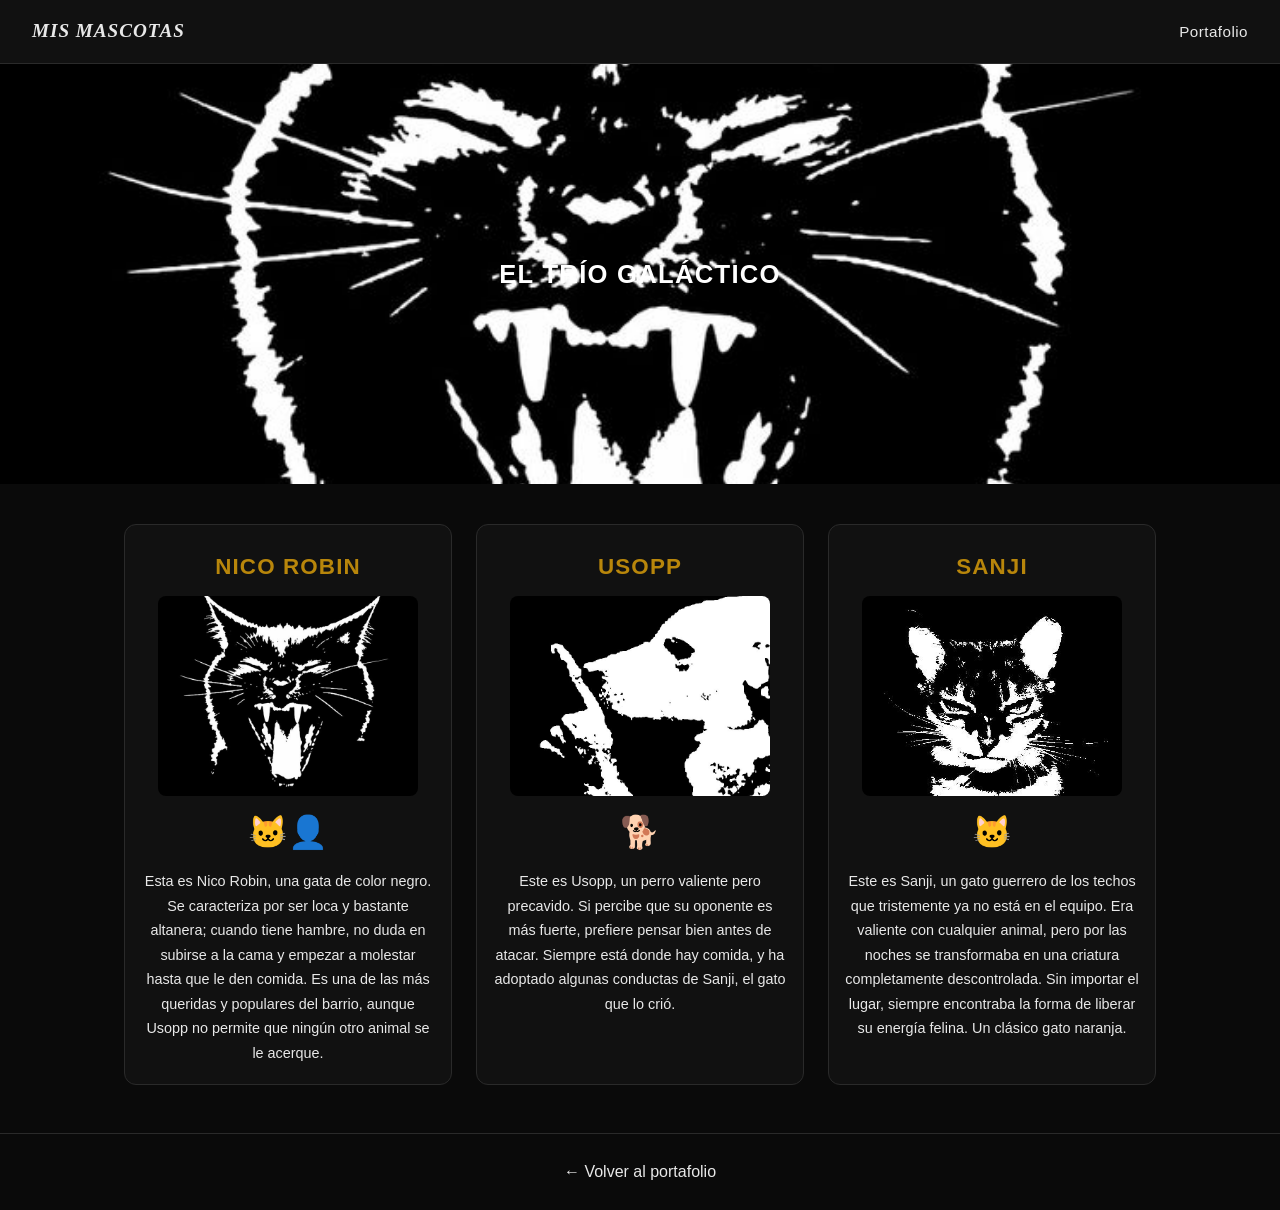
==== mascotas.html @ c47e4b05 "Web" ====
<!DOCTYPE html>
<html lang="es">
<head>
    <meta charset="UTF-8">
    <meta name="viewport" content="width=device-width, initial-scale=1.0">
    <title>Mis Mascotas | Daniel Barrera</title>
    <link rel="stylesheet" href="styles_index.css">
</head>
<body>

    <header>
        <h1 class="nombre">Mis Mascotas</h1>
        <nav>
            <ul class="menu">
                <li><a href="index.html">Portafolio</a></li>
            </ul>
        </nav>
    </header>

    <!-- Carrusel de imágenes -->
    <main>
        <div class="contenedor-img1">
            <ul>
                <li><a href="#nico"><img src="iamgenes/gato 1.jpg" alt="Nico Robin"></a></li>
                <li><a href="#sanji"><img src="iamgenes/gato2.jpg" alt="Sanji"></a></li>
                <li><a href="#usopp"><img src="iamgenes/perro.jpg" alt="Usopp"></a></li>
            </ul>
            <article class="texto-superpuesto">
                <h2>El Trío Galáctico</h2>
            </article>
        </div>
    </main>

    <!-- Sección de mascotas -->
    <section class="entorno">

        <div class="mascota" id="nico">
            <div class="msc">
                <h2>Nico Robin</h2>
                <img src="iamgenes/gato 1.jpg" alt="Foto de Nico Robin">
                <span class="norma-icono" aria-label="Gato ninja">🐱‍👤</span>
                <p>
                    Esta es Nico Robin, una gata de color negro. Se caracteriza por ser loca y bastante altanera; cuando tiene hambre, no duda en subirse a la cama y empezar a molestar hasta que le den comida.
                    Es una de las más queridas y populares del barrio, aunque Usopp no permite que ningún otro animal se le acerque.
                </p>
            </div>
        </div>

        <div class="mascota" id="usopp">
            <div class="msc">
                <h2>Usopp</h2>
                <img src="iamgenes/perro.jpg" alt="Foto de Usopp">
                <span class="norma-icono" aria-label="Perro">🐕</span>
                <p>
                    Este es Usopp, un perro valiente pero precavido. Si percibe que su oponente es más fuerte, prefiere pensar bien antes de atacar.
                    Siempre está donde hay comida, y ha adoptado algunas conductas de Sanji, el gato que lo crió.
                </p>
            </div>
        </div>

        <div class="mascota" id="sanji">
            <div class="msc">
                <h2>Sanji</h2>
                <img src="iamgenes/gato2.jpg" alt="Foto de Sanji">
                <span class="norma-icono" aria-label="Gato">🐱</span>
                <p>
                    Este es Sanji, un gato guerrero de los techos que tristemente ya no está en el equipo. Era valiente con cualquier animal, pero por las noches se transformaba en una criatura completamente descontrolada.
                    Sin importar el lugar, siempre encontraba la forma de liberar su energía felina. Un clásico gato naranja.
                </p>
            </div>
        </div>

    </section>

    <footer>
        <p><a href="index.html">← Volver al portafolio</a></p>
    </footer>

</body>
</html>
---- styles_index.css ----
* {
    padding: 0;
    margin: 0;
    box-sizing: border-box;
}

/* Variables de color */
:root {
    --color-fondo: #0a0a0a;
    --color-texto: #e8e8e8;
    --color-acento: #b8860b;
    --color-borde: #2a2a2a;
}


body {
    background-color: var(--color-fondo);
    color: var(--color-texto);
    font-family: 'Segoe UI', Tahoma, Geneva, Verdana, sans-serif;
    font-size: 1rem;
    line-height: 1.6;
}

/* Tipografia */
h1, h2 {
    color: var(--color-acento);
    font-family: 'Segoe UI', Tahoma, Geneva, Verdana, sans-serif;
    text-transform: uppercase;
    letter-spacing: 0.05em;
}

h1 { font-size: 1.8rem; }
h2 { font-size: 1.4rem; }

p {
    font-size: 1rem;
    line-height: 1.7;
}

a {
    color: var(--color-texto);
    text-decoration: none;
    transition: color 0.2s ease;
}

a:hover {
    color: var(--color-acento);
}

/* Hader y Nav */

header {
    display: flex;
    justify-content: space-between;
    align-items: center;
    padding: 1rem 2rem;
    background-color: #111;
    border-bottom: 1px solid var(--color-borde);
    position: sticky;
    top: 0;
    z-index: 100;
}

.nombre {
    font-style: italic;
    font-family: Cambria, Cochin, Georgia, Times, 'Times New Roman', serif;
    font-size: 1.2rem;
    color: var(--color-texto);
}

.menu {
    display: flex;
    gap: 2rem;
    list-style: none;
}

.menu li a {
    font-size: 0.95rem;
    letter-spacing: 0.03em;
}

/* Seciones generales */
.seccion {
    max-width: 860px;
    margin: 3rem auto;
    padding: 0 1.5rem;
}

hr {
    border: none;
    border-top: 1px solid var(--color-acento);
    margin: 0.5rem 0 1.5rem;
    opacity: 0.5;
}

/* Proyectos */
.lista-proyectos {
    list-style: none;
    display: flex;
    flex-direction: column;
    gap: 0.8rem;
}

.card {
    background-color: #111;
    border: 1px solid var(--color-borde);
    border-radius: 8px;
    padding: 0.9rem 1.2rem;
    transition: border-color 0.2s ease, transform 0.2s ease;
}

.card:hover {
    border-color: var(--color-acento);
    transform: translateX(4px);
}

.card a {
    font-size: 1rem;
}

/* Contacto */
.info-contacto {
    display: flex;
    flex-direction: column;
    gap: 0.6rem;
    max-width: 500px;
}

label {
    font-size: 0.9rem;
    color: var(--color-acento);
    font-weight: 600;
    letter-spacing: 0.04em;
    text-transform: uppercase;
}

input,
textarea {
    background-color: #111;
    border: 1px solid var(--color-borde);
    border-radius: 6px;
    color: var(--color-texto);
    font-size: 0.95rem;
    padding: 0.6rem 0.8rem;
    outline: none;
    transition: border-color 0.2s ease;
    font-family: inherit;
}

input:focus,
textarea:focus {
    border-color: var(--color-acento);
}

textarea {
    resize: vertical;
    min-height: 100px;
}

.boton {
    background-color: var(--color-acento);
    color: #000;
    border: none;
    border-radius: 6px;
    padding: 0.7rem 1.4rem;
    font-size: 0.95rem;
    font-weight: 700;
    cursor: pointer;
    align-self: flex-start;
    transition: opacity 0.2s ease;
    font-family: inherit;
}

.boton:hover {
    opacity: 0.85;
}

/* Footer */
footer {
    text-align: center;
    padding: 1.5rem;
    border-top: 1px solid var(--color-borde);
    font-size: 0.9rem;
    margin-top: 3rem;
}

/* Carrusel */
.contenedor-img1 {
    width: 100%;
    height: 420px;
    overflow: hidden;
    position: relative;
}

.contenedor-img1 ul {
    display: flex;
    width: 300%;
    height: 100%;
    margin: 0;
    padding: 0;
    list-style: none;
    animation: cambio 18s infinite ease;
}

.contenedor-img1 li {
    width: 33.333%;
    height: 100%;
}

.contenedor-img1 img {
    width: 100%;
    height: 100%;
    object-fit: cover;
    display: block;
}

.texto-superpuesto {
    color: #fff;
    position: absolute;
    top: 50%;
    left: 50%;
    transform: translate(-50%, -50%);
    padding: 20px 30px;
    border-radius: 12px;
    text-align: center;
    transition: background-color 0.3s ease;
}

.texto-superpuesto:hover {
    background-color: rgba(0, 0, 0, 0.55);
}

.texto-superpuesto h2 {
    color: #fff;
    font-size: 1.6rem;
}

@keyframes cambio {
    0%,  25% { margin-left: 0%; }
    33%, 58% { margin-left: -100%; }
    66%, 91% { margin-left: -200%; }
    100%      { margin-left: 0%; }
}

/* Mascotas */
.entorno {
    display: grid;
    grid-template-columns: repeat(auto-fit, minmax(260px, 1fr));
    gap: 1.5rem;
    max-width: 1080px;
    margin: 2.5rem auto;
    padding: 0 1.5rem;
}

.mascota {
    background-color: #111;
    border-radius: 12px;
    padding: 1.5rem 1rem 1.2rem;
    border: 1px solid var(--color-borde);
    transition: transform 0.2s ease, border-color 0.2s ease;
}

.mascota:hover {
    transform: translateY(-4px);
    border-color: var(--color-acento);
}

.msc {
    display: flex;
    flex-direction: column;
    align-items: center;
    gap: 0.7rem;
}

.msc h2 {
    text-align: center;
}

.msc img {
    width: 100%;
    max-width: 260px;
    height: 200px;
    object-fit: cover;
    border-radius: 8px;
}

.msc p {
    text-align: center;
    font-size: 0.9rem;
}

.norma-icono {
    font-size: 2rem;
    display: block;
    text-align: center;
}
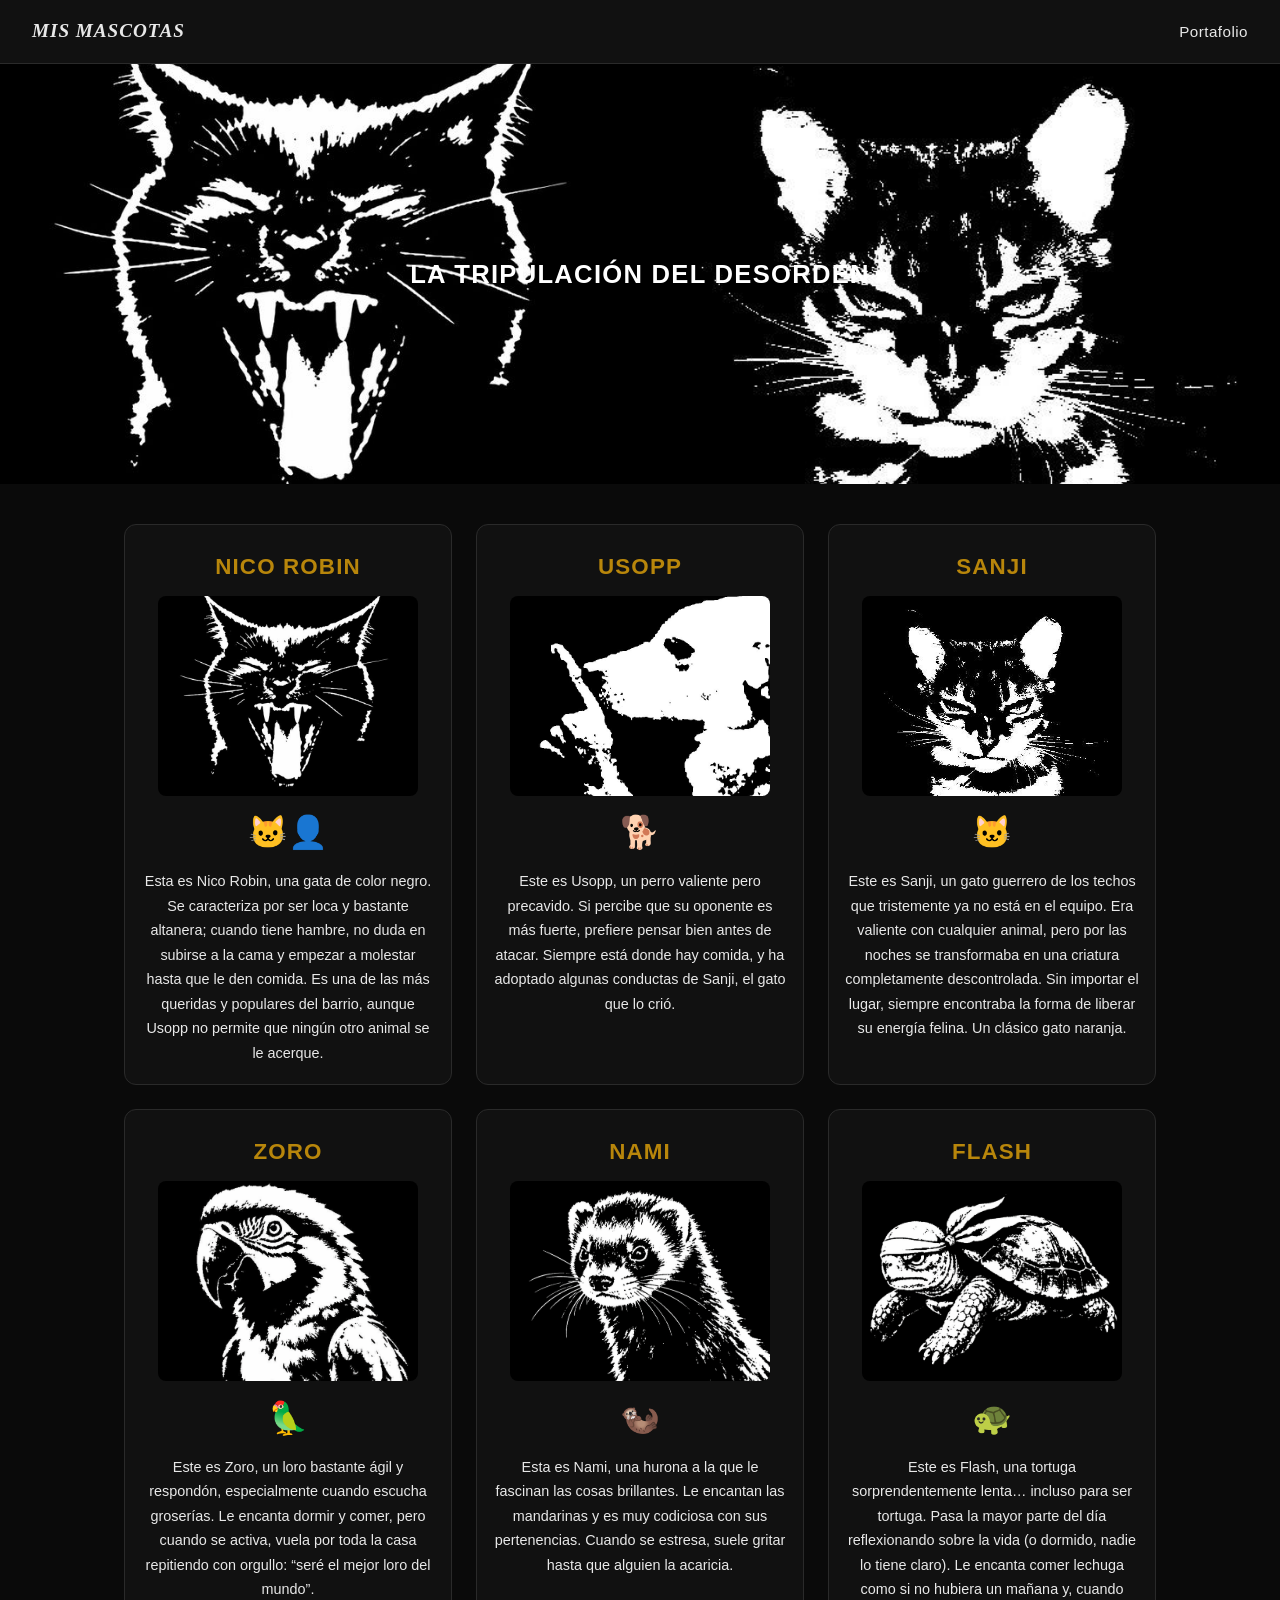
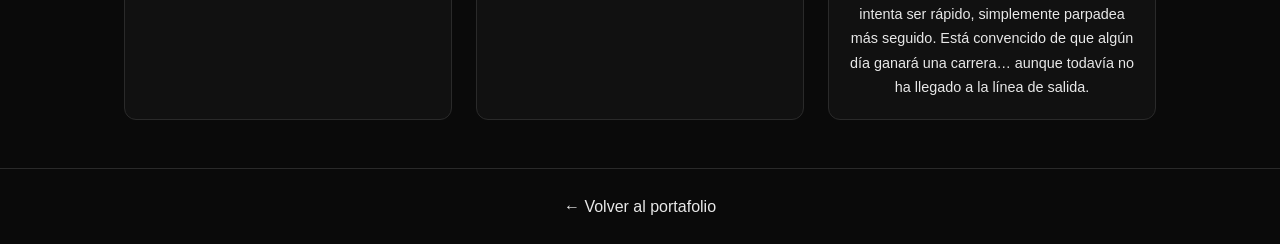
==== commit d4607c8c: "Responsi" ====
--- a/mascotas.html
+++ b/mascotas.html
@@ -24,9 +24,12 @@
                 <li><a href="#nico"><img src="iamgenes/gato 1.jpg" alt="Nico Robin"></a></li>
                 <li><a href="#sanji"><img src="iamgenes/gato2.jpg" alt="Sanji"></a></li>
                 <li><a href="#usopp"><img src="iamgenes/perro.jpg" alt="Usopp"></a></li>
+                <li><a href="#zoro"></a></li>
+                <li><a href="#nami"></a></li>
+                <li><a href="#flash"></a></li>
             </ul>
             <article class="texto-superpuesto">
-                <h2>El Trío Galáctico</h2>
+                <h2>La Tripulación del Desorden</h2>
             </article>
         </div>
     </main>
@@ -37,7 +40,7 @@
         <div class="mascota" id="nico">
             <div class="msc">
                 <h2>Nico Robin</h2>
-                <img src="iamgenes/gato 1.jpg" alt="Foto de Nico Robin">
+                <img src="iamgenes/gato 1.jpg" alt="Imagen de un gato">
                 <span class="norma-icono" aria-label="Gato ninja">🐱‍👤</span>
                 <p>
                     Esta es Nico Robin, una gata de color negro. Se caracteriza por ser loca y bastante altanera; cuando tiene hambre, no duda en subirse a la cama y empezar a molestar hasta que le den comida.
@@ -49,7 +52,7 @@
         <div class="mascota" id="usopp">
             <div class="msc">
                 <h2>Usopp</h2>
-                <img src="iamgenes/perro.jpg" alt="Foto de Usopp">
+                <img src="iamgenes/perro.jpg" alt="Imagen de un perro">
                 <span class="norma-icono" aria-label="Perro">🐕</span>
                 <p>
                     Este es Usopp, un perro valiente pero precavido. Si percibe que su oponente es más fuerte, prefiere pensar bien antes de atacar.
@@ -61,11 +64,46 @@
         <div class="mascota" id="sanji">
             <div class="msc">
                 <h2>Sanji</h2>
-                <img src="iamgenes/gato2.jpg" alt="Foto de Sanji">
+                <img src="iamgenes/gato2.jpg" alt="Imagen de un gato">
                 <span class="norma-icono" aria-label="Gato">🐱</span>
                 <p>
                     Este es Sanji, un gato guerrero de los techos que tristemente ya no está en el equipo. Era valiente con cualquier animal, pero por las noches se transformaba en una criatura completamente descontrolada.
                     Sin importar el lugar, siempre encontraba la forma de liberar su energía felina. Un clásico gato naranja.
+                </p>
+            </div>
+        </div>
+
+        <div class="mascota" id=zoro">
+            <div class="msc">
+                <h2>Zoro</h2>
+                <img src="iamgenes/Loro.png" alt="Imagen de un loro">
+                <span class="norma-icono" aria-label="Loro">🦜</span>
+                <p>
+                    Este es Zoro, un loro bastante ágil y respondón, especialmente cuando escucha groserías. Le encanta dormir y comer, pero cuando se activa, vuela por toda la casa repitiendo con orgullo: “seré el mejor loro del mundo”.
+                </p>
+            </div>
+        </div>
+
+        <div class="mascota" id=nami">
+            <div class="msc">
+                <h2>Nami</h2>
+                <img src="iamgenes/Huron.png" alt="Imagen de un huron">
+                <span class="norma-icono" aria-label="Huron">🦦</span>
+                <p>
+                    Esta es Nami, una hurona a la que le fascinan las cosas brillantes. Le encantan las mandarinas y es muy codiciosa con sus pertenencias. Cuando se estresa, suele gritar hasta que alguien la acaricia.
+                </p>
+            </div>
+        </div>
+
+        <div class="mascota" id=flash">
+            <div class="msc">
+                <h2>Flash</h2>
+                <img src="iamgenes/Tortuga.png" alt="Imagen de una tortuga">
+                <span class="norma-icono" aria-label="Huron">🐢</span>
+                <p>
+                    Este es Flash, una tortuga sorprendentemente lenta… incluso para ser tortuga. Pasa la mayor parte del día reflexionando sobre la vida (o dormido, nadie lo tiene claro).
+                    Le encanta comer lechuga como si no hubiera un mañana y, cuando intenta ser rápido, simplemente parpadea más seguido.
+                    Está convencido de que algún día ganará una carrera… aunque todavía no ha llegado a la línea de salida.
                 </p>
             </div>
         </div>
--- a/styles_index.css
+++ b/styles_index.css
@@ -294,3 +294,51 @@
     display: block;
     text-align: center;
 }
+
+/* Responsi */
+
+@media (max-width: 480px) {
+
+    
+    header {
+        flex-direction: column;
+        gap: 1rem;
+        padding: 1rem;
+    }
+
+    
+    .menu {
+        justify-content: center;
+        gap: 1rem;
+    }
+
+
+    .contenedor-img1 {
+        height: 220px;
+    }
+
+
+    .info-contacto {
+        max-width: 100%;
+    }
+}
+
+/* Scrip */
+.info {
+    display: none; /* oculto por defecto */
+}
+
+.info.visible {
+    display: block; /* se muestra al hacer clic */
+}
+
+.info {
+    display: none;
+    opacity: 0;
+    transition: opacity 0.3s ease;
+}
+
+.info.visible {
+    display: block;
+    opacity: 1;
+}
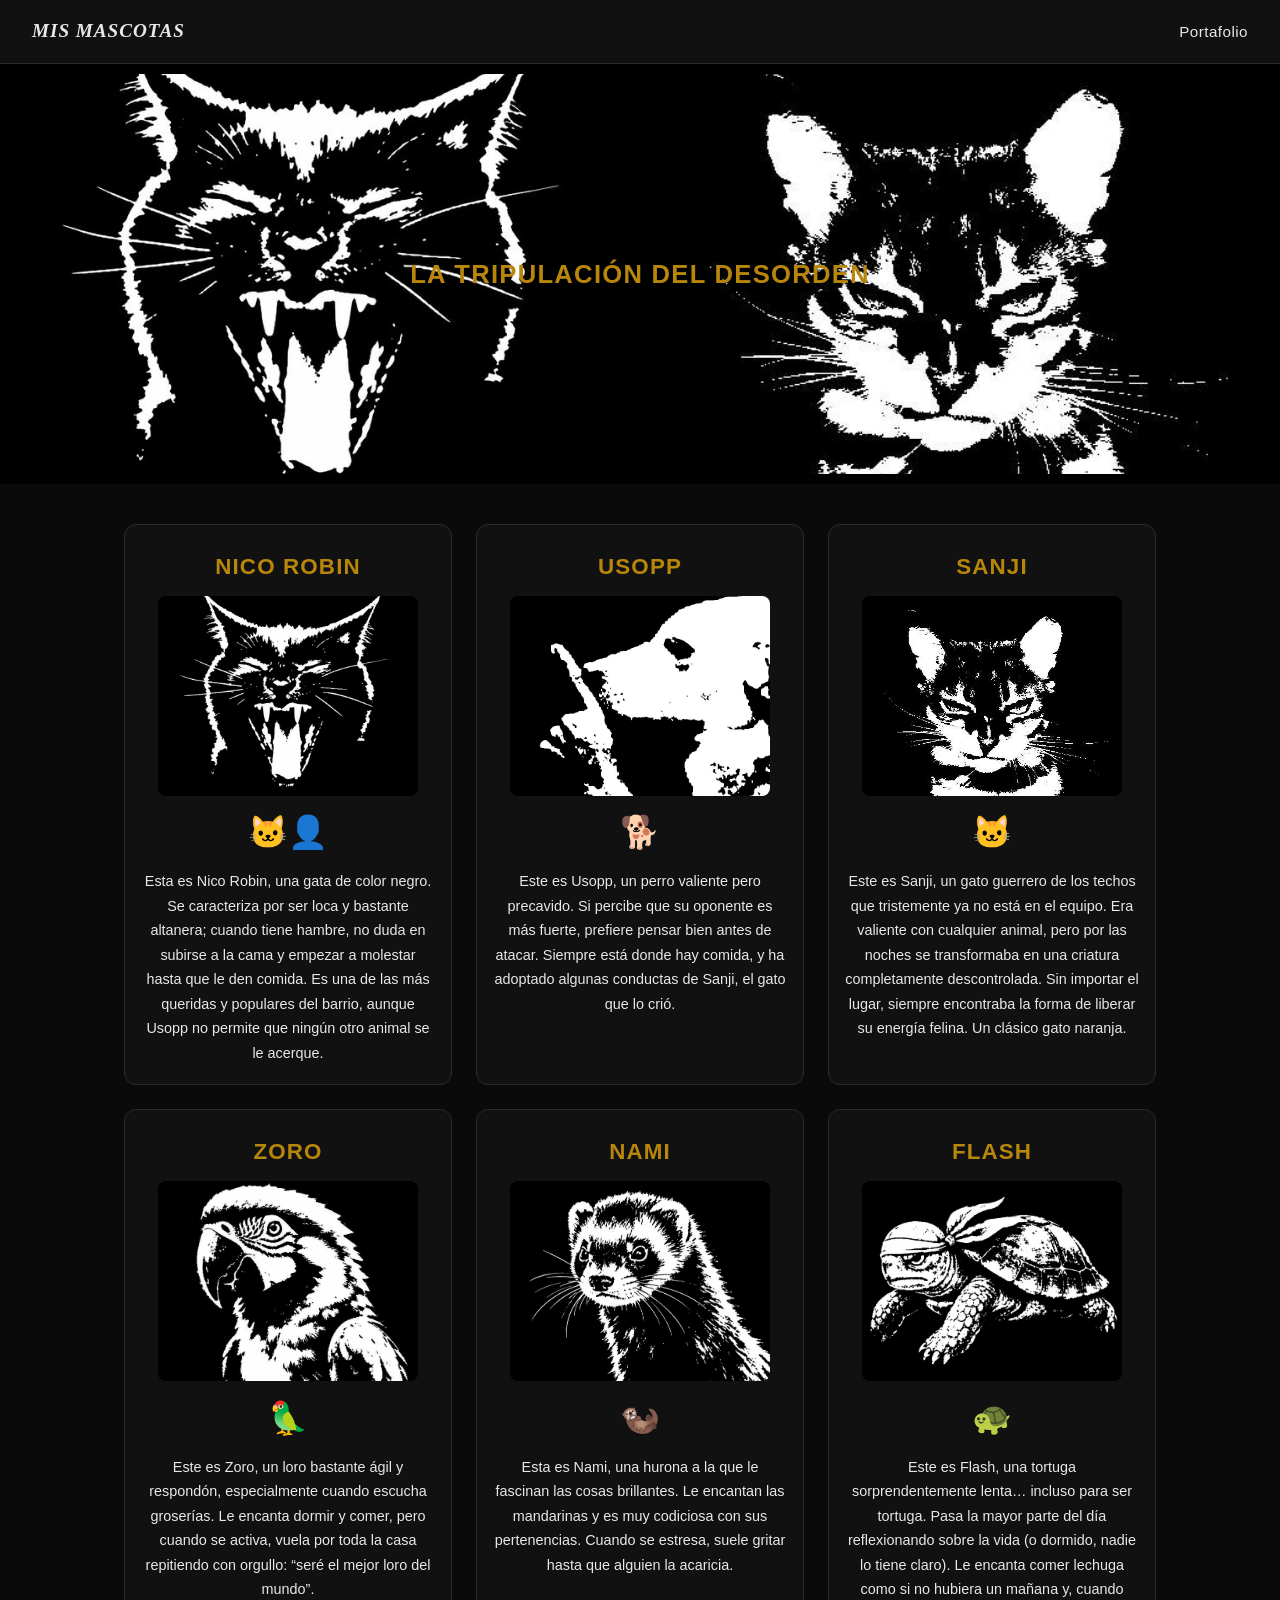
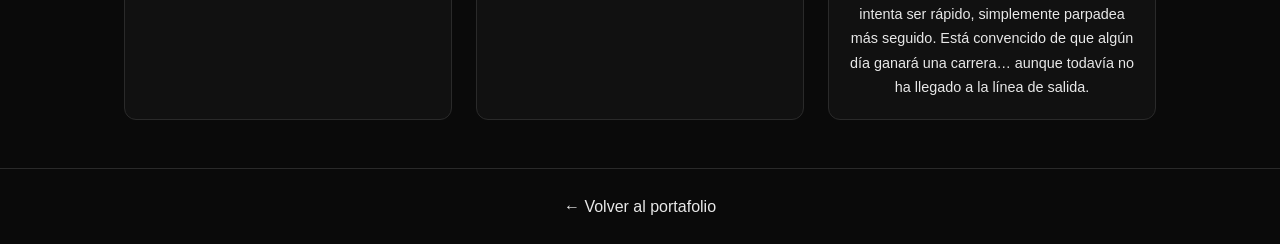
==== commit 68dbbf2c: "Cambios del 24-04-2026" ====
--- a/mascotas.html
+++ b/mascotas.html
@@ -24,9 +24,9 @@
                 <li><a href="#nico"><img src="iamgenes/gato 1.jpg" alt="Nico Robin"></a></li>
                 <li><a href="#sanji"><img src="iamgenes/gato2.jpg" alt="Sanji"></a></li>
                 <li><a href="#usopp"><img src="iamgenes/perro.jpg" alt="Usopp"></a></li>
-                <li><a href="#zoro"></a></li>
-                <li><a href="#nami"></a></li>
-                <li><a href="#flash"></a></li>
+                <li><a href="#zoro"><img src="iamgenes/Loro.png" alt="Zoro"></a></li>
+                <li><a href="#nami"><img src="iamgenes/Huron.png" alt="Nami"></a></li>
+                <li><a href="#flash"><img src="iamgenes/Tortuga.png" alt="Flash"></a></li>
             </ul>
             <article class="texto-superpuesto">
                 <h2>La Tripulación del Desorden</h2>
@@ -73,7 +73,7 @@
             </div>
         </div>
 
-        <div class="mascota" id=zoro">
+        <div class="mascota" id="zoro">
             <div class="msc">
                 <h2>Zoro</h2>
                 <img src="iamgenes/Loro.png" alt="Imagen de un loro">
@@ -84,7 +84,7 @@
             </div>
         </div>
 
-        <div class="mascota" id=nami">
+        <div class="mascota" id="nami">
             <div class="msc">
                 <h2>Nami</h2>
                 <img src="iamgenes/Huron.png" alt="Imagen de un huron">
@@ -95,7 +95,7 @@
             </div>
         </div>
 
-        <div class="mascota" id=flash">
+        <div class="mascota" id="flash">
             <div class="msc">
                 <h2>Flash</h2>
                 <img src="iamgenes/Tortuga.png" alt="Imagen de una tortuga">
--- a/styles_index.css
+++ b/styles_index.css
@@ -17,7 +17,7 @@
     background-color: var(--color-fondo);
     color: var(--color-texto);
     font-family: 'Segoe UI', Tahoma, Geneva, Verdana, sans-serif;
-    font-size: 1rem;
+    font-size: 1rem;    
     line-height: 1.6;
 }
 
@@ -92,7 +92,6 @@
     margin: 0.5rem 0 1.5rem;
     opacity: 0.5;
 }
-
 /* Proyectos */
 .lista-proyectos {
     list-style: none;
@@ -190,6 +189,7 @@
     height: 420px;
     overflow: hidden;
     position: relative;
+    background-color:#000;
 }
 
 .contenedor-img1 ul {
@@ -205,6 +205,7 @@
 .contenedor-img1 li {
     width: 33.333%;
     height: 100%;
+    padding: 10px;
 }
 
 .contenedor-img1 img {
@@ -231,7 +232,7 @@
 }
 
 .texto-superpuesto h2 {
-    color: #fff;
+    color:var(--color-acento);
     font-size: 1.6rem;
 }
 
@@ -323,22 +324,7 @@
     }
 }
 
-/* Scrip */
-.info {
-    display: none; /* oculto por defecto */
-}
-
-.info.visible {
-    display: block; /* se muestra al hacer clic */
-}
-
-.info {
-    display: none;
-    opacity: 0;
-    transition: opacity 0.3s ease;
-}
-
-.info.visible {
-    display: block;
-    opacity: 1;
+/* Estetica del boton */
+.espacio {
+    margin-top: 2rem;
 }
